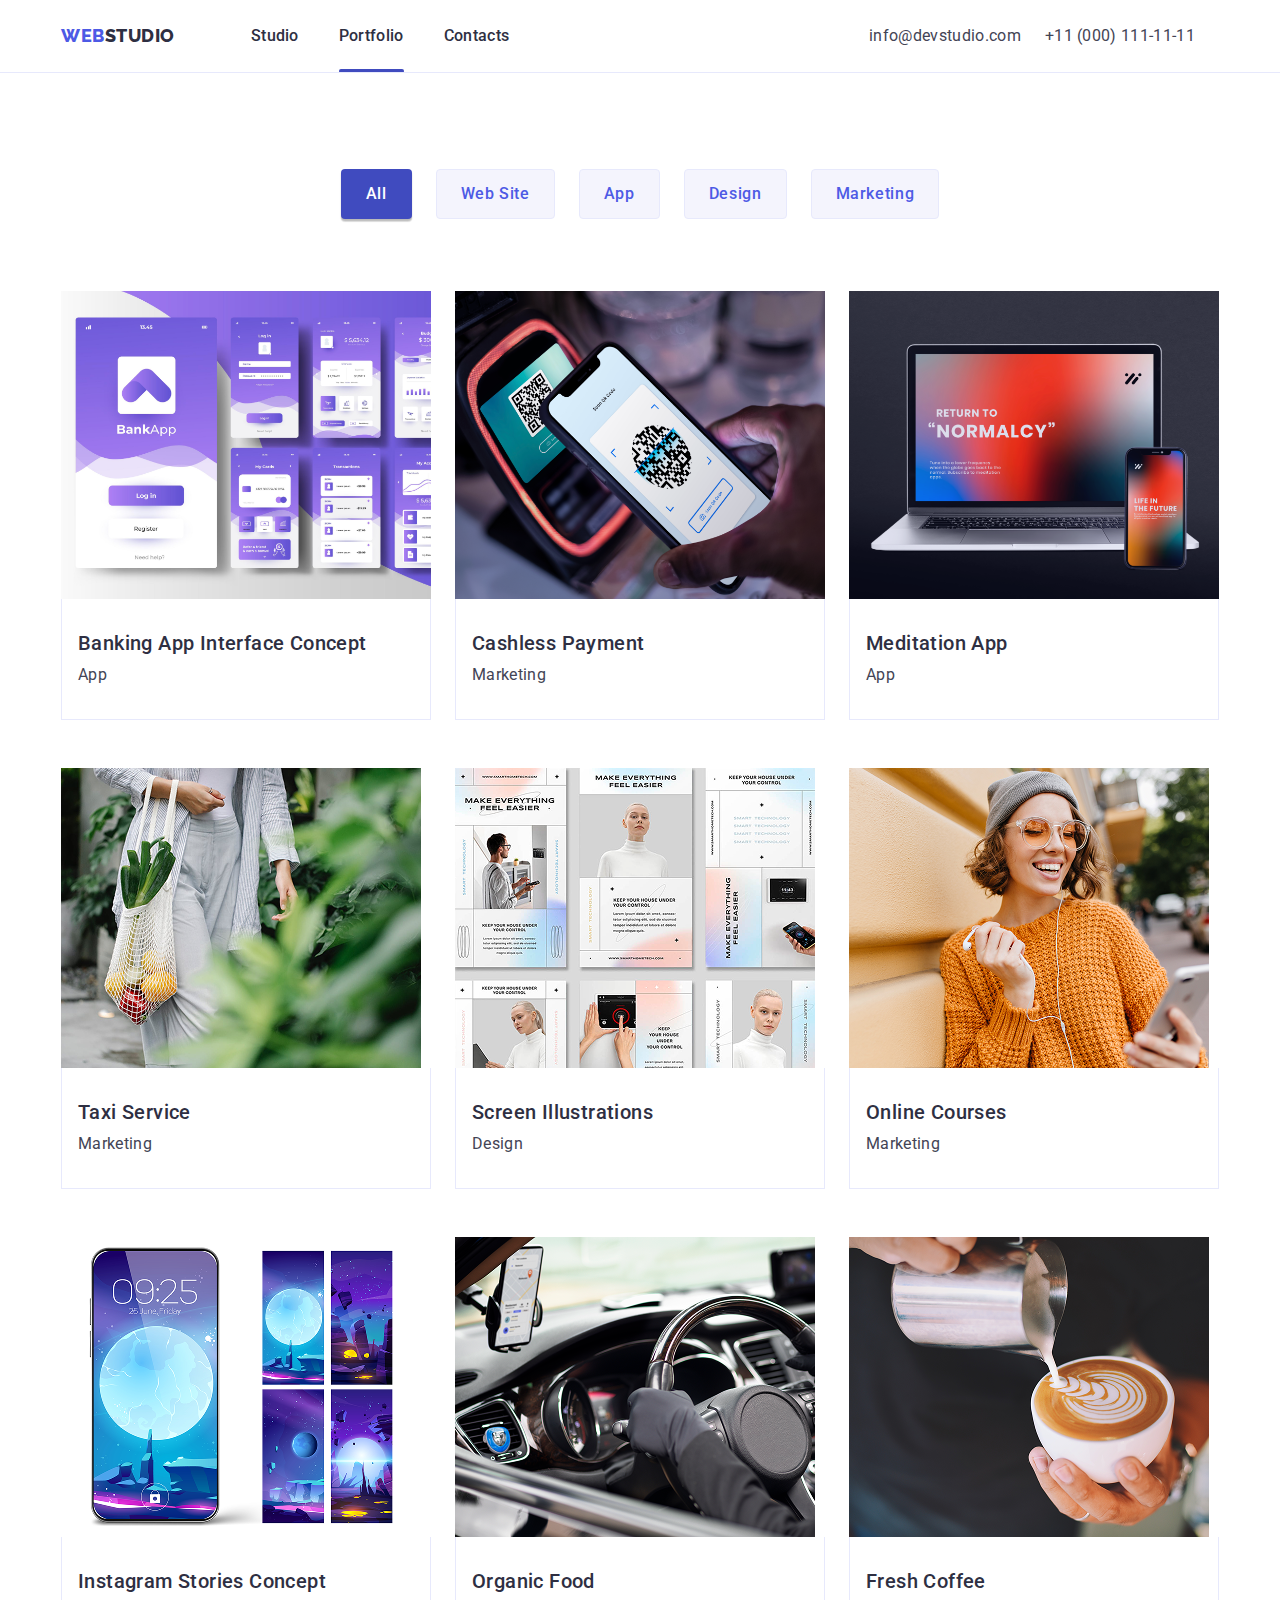
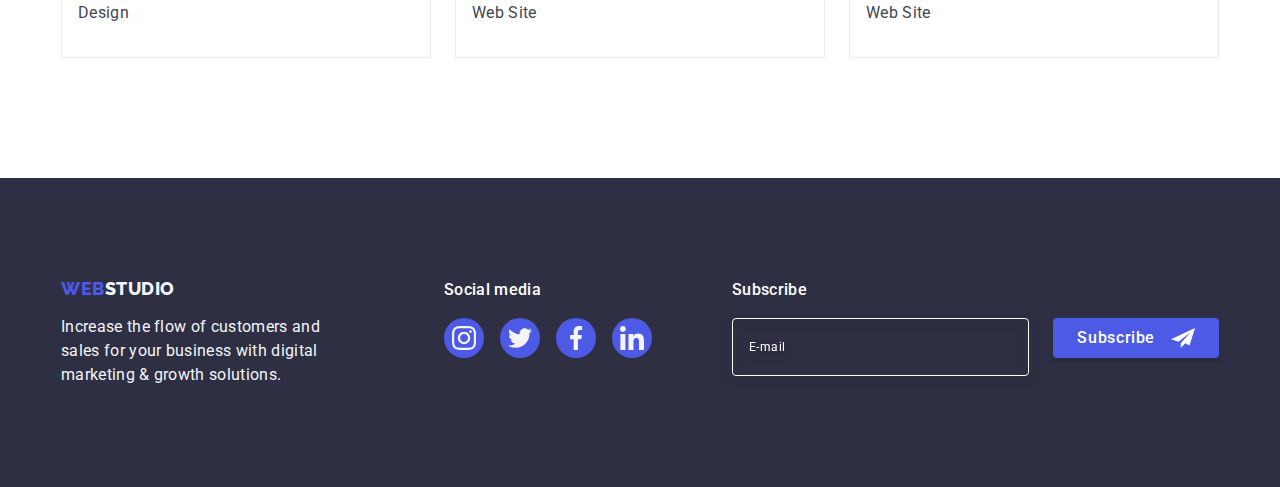
==== portfolio.html @ 150d2f7f "initial commit" ====
<!DOCTYPE html>
<html lang="en">
<head>
    <meta charset="UTF-8">
    <meta name="viewport" content="width=device-width, initial-scale=1.0">
    <title>WEBSTUDIO - Portfolio</title>
    <link rel="stylesheet" href="css/normalize.css">
    <link rel="stylesheet" href="css/styles.css">
    <link href="https://fonts.googleapis.com/css2?family=Raleway:wght@800&family=Roboto:wght@400;500;700;900&display=swap" rel="stylesheet">
</head>
<body>
    <header class="header">
        <div class="container">
            <div class="header__inner">
                <a href="index.html" class="logo">
                    <span class="logo__web">WEB</span>STUDIO
                </a>
                <nav class="nav">
                    <ul class="nav__list">
                        <li class="nav__item"><a href="index.html" class="nav__link">Studio</a></li>
                        <li class="nav__item"><a href="portfolio.html" class="nav__link nav__link--active">Portfolio</a></li>
                        <li class="nav__item"><a href="#" class="nav__link">Contacts</a></li>
                    </ul>
                </nav>
                <div class="contacts">
                    <a href="mailto:info@devstudio.com" class="contacts__link">info@devstudio.com</a>
                    <a href="tel:+11000111111" class="contacts__link">+11 (000) 111-11-11</a>
                </div>
            </div>
        </div>
    </header>

    <main>
        <section class="portfolio">
            <div class="container">
                <h1 class="visually-hidden">Portfolio Projects</h1>
                
                <ul class="filter">
                    <li class="filter__item">
                        <button type="button" class="filter__button filter__button--active">All</button>
                    </li>
                    <li class="filter__item">
                        <button type="button" class="filter__button">Web Site</button>
                    </li>
                    <li class="filter__item">
                        <button type="button" class="filter__button">App</button>
                    </li>
                    <li class="filter__item">
                        <button type="button" class="filter__button">Design</button>
                    </li>
                    <li class="filter__item">
                        <button type="button" class="filter__button">Marketing</button>
                    </li>
                </ul>

                <ul class="projects">
                    <li class="projects__item">
                        <a href="#" class="projects__link">
                            <div class="projects__thumb">
                                <img src="img/projects/project-1.png" alt="Banking App Interface Concept" class="projects__image">
                                <div class="projects__overlay">
                                    <p class="projects__description">14 Stylish and User-Friendly App Design Concepts · Task Manager App · Calorie Tracker App · Exotic Fruit Ecommerce App · Cloud Storage App</p>
                                </div>
                            </div>
                            <div class="projects__content">
                                <h2 class="projects__title">Banking App Interface Concept</h2>
                                <p class="projects__category">App</p>
                            </div>
                        </a>
                    </li>
                    <li class="projects__item">
                        <a href="#" class="projects__link">
                            <div class="projects__thumb">
                                <img src="img/projects/project-2.png" alt="Cashless Payment" class="projects__image">
                                <div class="projects__overlay">
                                    <p class="projects__description">14 Stylish and User-Friendly App Design Concepts · Task Manager App · Calorie Tracker App · Exotic Fruit Ecommerce App · Cloud Storage App</p>
                                </div>
                            </div>
                            <div class="projects__content">
                                <h2 class="projects__title">Cashless Payment</h2>
                                <p class="projects__category">Marketing</p>
                            </div>
                        </a>
                    </li>
                    <li class="projects__item">
                        <a href="#" class="projects__link">
                            <div class="projects__thumb">
                                <img src="img/projects/project-3.png" alt="Meditation App" class="projects__image">
                                <div class="projects__overlay">
                                    <p class="projects__description">14 Stylish and User-Friendly App Design Concepts · Task Manager App · Calorie Tracker App · Exotic Fruit Ecommerce App · Cloud Storage App</p>
                                </div>
                            </div>
                            <div class="projects__content">
                                <h2 class="projects__title">Meditation App</h2>
                                <p class="projects__category">App</p>
                            </div>
                        </a>
                    </li>
                    <li class="projects__item">
                        <a href="#" class="projects__link">
                            <div class="projects__thumb">
                                <img src="img/projects/project-4.png" alt="Taxi Service" class="projects__image">
                                <div class="projects__overlay">
                                    <p class="projects__description">14 Stylish and User-Friendly App Design Concepts · Task Manager App · Calorie Tracker App · Exotic Fruit Ecommerce App · Cloud Storage App</p>
                                </div>
                            </div>
                            <div class="projects__content">
                                <h2 class="projects__title">Taxi Service</h2>
                                <p class="projects__category">Marketing</p>
                            </div>
                        </a>
                    </li>
                    <li class="projects__item">
                        <a href="#" class="projects__link">
                            <div class="projects__thumb">
                                <img src="img/projects/project-5.png" alt="Screen Illustrations" class="projects__image">
                                <div class="projects__overlay">
                                    <p class="projects__description">14 Stylish and User-Friendly App Design Concepts · Task Manager App · Calorie Tracker App · Exotic Fruit Ecommerce App · Cloud Storage App</p>
                                </div>
                            </div>
                            <div class="projects__content">
                                <h2 class="projects__title">Screen Illustrations</h2>
                                <p class="projects__category">Design</p>
                            </div>
                        </a>
                    </li>
                    <li class="projects__item">
                        <a href="#" class="projects__link">
                            <div class="projects__thumb">
                                <img src="img/projects/project-6.png" alt="Online Courses" class="projects__image">
                                <div class="projects__overlay">
                                    <p class="projects__description">14 Stylish and User-Friendly App Design Concepts · Task Manager App · Calorie Tracker App · Exotic Fruit Ecommerce App · Cloud Storage App</p>
                                </div>
                            </div>
                            <div class="projects__content">
                                <h2 class="projects__title">Online Courses</h2>
                                <p class="projects__category">Marketing</p>
                            </div>
                        </a>
                    </li>
                    <li class="projects__item">
                        <a href="#" class="projects__link">
                            <div class="projects__thumb">
                                <img src="img/projects/project-7.png" alt="Instagram Stories Concept" class="projects__image">
                                <div class="projects__overlay">
                                    <p class="projects__description">14 Stylish and User-Friendly App Design Concepts · Task Manager App · Calorie Tracker App · Exotic Fruit Ecommerce App · Cloud Storage App</p>
                                </div>
                            </div>
                            <div class="projects__content">
                                <h2 class="projects__title">Instagram Stories Concept</h2>
                                <p class="projects__category">Design</p>
                            </div>
                        </a>
                    </li>
                    <li class="projects__item">
                        <a href="#" class="projects__link">
                            <div class="projects__thumb">
                                <img src="img/projects/project-8.png" alt="Organic Food" class="projects__image">
                                <div class="projects__overlay">
                                    <p class="projects__description">14 Stylish and User-Friendly App Design Concepts · Task Manager App · Calorie Tracker App · Exotic Fruit Ecommerce App · Cloud Storage App</p>
                                </div>
                            </div>
                            <div class="projects__content">
                                <h2 class="projects__title">Organic Food</h2>
                                <p class="projects__category">Web Site</p>
                            </div>
                        </a>
                    </li>
                    <li class="projects__item">
                        <a href="#" class="projects__link">
                            <div class="projects__thumb">
                                <img src="img/projects/project-9.png" alt="Fresh Coffee" class="projects__image">
                                <div class="projects__overlay">
                                    <p class="projects__description">14 Stylish and User-Friendly App Design Concepts · Task Manager App · Calorie Tracker App · Exotic Fruit Ecommerce App · Cloud Storage App</p>
                                </div>
                            </div>
                            <div class="projects__content">
                                <h2 class="projects__title">Fresh Coffee</h2>
                                <p class="projects__category">Web Site</p>
                            </div>
                        </a>
                    </li>
                </ul>
            </div>
        </section>
    </main>

    <footer class="footer">
        <div class="container footer__container">
            <div class="footer__info">
                <a href="index.html" class="logo footer__logo">
                    <span class="logo__web">WEB</span><span class="logo__studio--white">STUDIO</span>
                </a>
                <p class="footer__text">Increase the flow of customers and sales for your business with digital marketing & growth solutions.</p>
            </div>
            
            <div class="footer__social">
                <h3 class="footer__title">Social media</h3>
                <ul class="social footer__social-list">
                    <li class="social__item">
                        <a href="#" class="social__link social__link--footer">
                            <img src="img/icons/instagram.svg" alt="Instagram" width="24" height="24" class="social__icon">
                        </a>
                    </li>
                    <li class="social__item">
                        <a href="#" class="social__link social__link--footer">
                            <img src="img/icons/twitter.svg" alt="Twitter" width="24" height="24" class="social__icon">
                        </a>
                    </li>
                    <li class="social__item">
                        <a href="#" class="social__link social__link--footer">
                            <img src="img/icons/facebook.svg" alt="Facebook" width="24" height="24" class="social__icon">
                        </a>
                    </li>
                    <li class="social__item">
                        <a href="#" class="social__link social__link--footer">
                            <img src="img/icons/linkedin.svg" alt="LinkedIn" width="24" height="24" class="social__icon">
                        </a>
                    </li>
                </ul>
            </div>
            
            <div class="footer__subscribe">
                <h3 class="footer__title">Subscribe</h3>
                <form class="subscribe-form">
                    <input type="email" class="subscribe-form__input" placeholder="E-mail" required>
                    <button type="submit" class="button subscribe-form__button">
                        Subscribe
                        <img src="img/icons/send.svg" alt="Send" width="24" height="24" class="subscribe-form__icon">
                    </button>
                </form>
            </div>
        </div>
    </footer>

    <script src="js/portfolio.js"></script>
    
    <div class="backdrop is-hidden" id="contactModal">
        <div class="modal">
            <button type="button" class="modal__close-btn" data-modal-close>
                <svg class="modal__close-icon" width="8" height="8" viewBox="0 0 8 8" fill="none" xmlns="http://www.w3.org/2000/svg">
                    <path d="M8 0.8L7.2 0L4 3.2L0.8 0L0 0.8L3.2 4L0 7.2L0.8 8L4 4.8L7.2 8L8 7.2L4.8 4L8 0.8Z" fill="currentColor"/>
                </svg>
            </button>
            <form class="contact-form">
                <h2 class="contact-form__title">Leave your contacts and we will call you back</h2>
                
                <div class="contact-form__field">
                    <label for="user-name" class="contact-form__label">Name</label>
                    <div class="contact-form__input-wrapper">
                        <input type="text" id="user-name" name="user-name" class="contact-form__input" required>
                        <svg class="contact-form__icon" width="12" height="12" viewBox="0 0 12 12" fill="none" xmlns="http://www.w3.org/2000/svg">
<path d="M6 6C7.6575 6 9 4.6575 9 3C9 1.3425 7.6575 0 6 0C4.3425 0 3 1.3425 3 3C3 4.6575 4.3425 6 6 6ZM6 7.5C3.9975 7.5 0 8.505 0 10.5V11.25C0 11.6625 0.3375 12 0.75 12H11.25C11.6625 12 12 11.6625 12 11.25V10.5C12 8.505 8.0025 7.5 6 7.5Z" fill="#2E2F42"/>
</svg>

                    </div>
                </div>

                <div class="contact-form__field">
                    <label for="user-phone" class="contact-form__label">Phone</label>
                    <div class="contact-form__input-wrapper">
                        <input type="tel" id="user-phone" name="user-phone" class="contact-form__input" required>
                        <svg class="contact-form__icon" width="13" height="13" viewBox="0 0 13 13" fill="none" xmlns="http://www.w3.org/2000/svg">
<path d="M11.7263 8.86511L9.88811 8.65525C9.44667 8.60459 9.01246 8.75656 8.70128 9.06775L7.36971 10.3993C5.3217 9.35722 3.64276 7.68551 2.60067 5.63025L3.93947 4.29144C4.25065 3.98025 4.40263 3.54605 4.35197 3.1046L4.1421 1.28092C4.05526 0.549999 3.44013 0 2.70198 0H1.45002C0.632259 0 -0.0479991 0.680262 0.00265842 1.49802C0.386208 7.67827 5.32894 12.6138 11.5019 12.9973C12.3197 13.048 12.9999 12.3677 12.9999 11.55V10.298C13.0072 9.56709 12.4572 8.95196 11.7263 8.86511Z" fill="#2E2F42"/>
</svg>

                    </div>
                </div>

                <div class="contact-form__field">
                    <label for="user-email" class="contact-form__label">Email</label>
                    <div class="contact-form__input-wrapper">
                        <input type="email" id="user-email" name="user-email" class="contact-form__input" required>
                        <svg class="contact-form__icon" width="16" height="12" viewBox="0 0 16 12" fill="none" xmlns="http://www.w3.org/2000/svg">
<path d="M14 0H2C1.175 0 0.5075 0.675 0.5075 1.5L0.5 10.5C0.5 11.325 1.175 12 2 12H14C14.825 12 15.5 11.325 15.5 10.5V1.5C15.5 0.675 14.825 0 14 0ZM13.7 3.1875L8.3975 6.5025C8.1575 6.6525 7.8425 6.6525 7.6025 6.5025L2.3 3.1875C2.1125 3.0675 2 2.865 2 2.6475C2 2.145 2.5475 1.845 2.975 2.1075L8 5.25L13.025 2.1075C13.4525 1.845 14 2.145 14 2.6475C14 2.865 13.8875 3.0675 13.7 3.1875Z" fill="#2E2F42"/>
</svg>

                    </div>
                </div>

                <div class="contact-form__field">
                    <label for="user-comment" class="contact-form__label">Comment</label>
                    <textarea id="user-comment" name="user-comment" placeholder="Text input" class="contact-form__textarea"></textarea>
                </div>

                <div class="contact-form__checkbox-field">
                    <input type="checkbox" id="privacy-policy" name="privacy-policy" class="contact-form__checkbox visually-hidden" required>
                    <label for="privacy-policy" class="contact-form__checkbox-label">
                        <span class="contact-form__checkbox-icon">
                            <svg width="10" height="8" viewBox="0 0 10 8" fill="none" xmlns="http://www.w3.org/2000/svg">
                                <path d="M8.44.44 3.6 5.29 1.56 3.25 0 4.82l3.6 3.6L10 2l-1.56-1.56Z" fill="#F4F4FD"/>
                            </svg>
                        </span>
                        I accept the terms and conditions of the <a href="#" class="contact-form__link">Privacy Policy</a>
                    </label>
                </div>

                <button type="submit" class="button contact-form__button">Send</button>
            </form>
        </div>
    </div>
    
    <script src="js/modal.js"></script>
</body>
</html>
---- css/styles.css ----
:root {
    --primary-brand: #4D5AE5;     /* IRIS - Primary Brand color */
    --pressed-state: #404BBF;     /* OCEAN - Pressed state */ 
    --dark: #2E2F42;              /* NAVY BLUE - Dark backgrounds, headings */
    --success: #31D0AA;           /* GREEN - Success messages */
    --text: #434455;              /* SLATE - Body text */
    --subtle-text: #8E8F99;       /* LIGHT SLATE - Helper text */
    --accent: #E7E9FC;            /* CORNFLOWER - Accent color */
    --light: #F4F4FD;             /* CLOUD - Light mode backgrounds */
    --modal-overlay: #2E2F4266;   /* NAVY BLUE MODAL - Modal overlay */
    --hero-background: #2E2F42;   /* GRAY - Hero background */
    --white: #FFFFFF;             /* WHITE - White background */
    --modal-background: #FCFCFC;  /* DAIRY - Modal background */
    --animation: 250ms cubic-bezier(0.4, 0, 0.2, 1);
}
html, body {
    overflow-x: hidden;
}
body {
    font-family: 'Roboto', sans-serif;
    color: var(--text);
    font-size: 16px;
    line-height: 24px;
    letter-spacing: 0.02em;
    background-color: var(--white);
    scrollbar-width: none;
    -ms-overflow-style: none;
    overflow-x: hidden;
}
::-webkit-scrollbar {
    display: none;
}
input:focus {
    outline: none;
}
h1, h2, h3, h4, h5, h6, p, ul {
    margin: 0;
    padding: 0;
}

img {
    display: block;
    max-width: 100%;
    height: auto;
}

.list {
    list-style: none;
}

.link {
    text-decoration: none;
    color: inherit;
}

.visually-hidden {
    position: absolute;
    width: 1px;
    height: 1px;
    margin: -1px;
    border: 0;
    padding: 0;
    white-space: nowrap;
    clip-path: inset(100%);
    clip: rect(0 0 0 0);
    overflow: hidden;
}
body.modal-open {
    overflow: hidden;
}

.container {
    max-width: 1158px;
    padding: 0 15px;
    margin: 0 auto;
    overflow: hidden;
}
/* Header Styles */
.header {
    border-bottom: 1px solid var(--accent);
}

.header__inner {
    display: flex;
    align-items: center;
    justify-content: space-between;
    height: 72px;
}

.logo {
    font-family: 'Raleway', sans-serif;
    font-weight: 800;
    font-size: 18px;
    line-height: 1.17;
    letter-spacing: 0.03em;
    text-transform: uppercase;
    color: var(--dark);
    text-decoration: none;
    margin-right: 76px;
}

.logo__web {
    color: var(--primary-brand);
}

.logo__studio--white {
    color: var(--light);
}

.nav {
    margin-right: auto;
}

.nav__list {
    display: flex;
    list-style: none;
}

.nav__item:not(:last-child) {
    margin-right: 40px;
}

.nav__link {
    position: relative;
    display: block;
    font-weight: 500;
    font-size: 16px;
    line-height: 1.5;
    letter-spacing: 0.02em;
    color: var(--dark);
    text-decoration: none;
    padding: 24px 0;
    transition: color var(--animation);
}

.nav__link--active::after {
    content: '';
    position: absolute;
    bottom: -1px;
    left: 0;
    width: 100%;
    height: 4px;
    background-color: var(--pressed-state);
    border-radius: 2px;
}

.nav__link:hover,
.nav__link:focus {
    color: var(--pressed-state);
}

.contacts {
    display: flex;
    margin-left: auto;
}

.contacts__link {
    display: flex;
    align-items: center;
    font-style: normal;
    font-size: 16px;
    line-height: 1.5;
    letter-spacing: 0.02em;
    color: var(--text);
    text-decoration: none;
    padding: 24px 0;
    transition: color var(--animation);
    margin-right: 24px;
}


.contacts__link:hover,
.contacts__link:focus {
    color: var(--pressed-state);
}

/* Hero Section */
.hero {
    background-color: var(--hero-background);
    text-align: center;
    padding: 188px 0;
    width: 100%;
    margin: 0 auto;
    background-image: linear-gradient(rgba(46, 47, 66, 0.7), rgba(46, 47, 66, 0.7)), url('../img/main-page-bg.png');
    background-repeat: no-repeat;
    background-position: center;
    background-size: cover;
}

.hero__title {
    font-weight: 700;
    font-size: 56px;
    line-height: 1.07;
    letter-spacing: 0.02em;
    color: var(--white);
    margin-bottom: 48px;
    max-width: 496px;
    margin-left: auto;
    margin-right: auto;
}

.button {
    font-family: inherit;
    font-weight: 500;
    font-size: 16px;
    line-height: 1.5;
    letter-spacing: 0.04em;
    color: var(--white);
    background-color: var(--primary-brand);
    cursor: pointer;
    box-shadow: 0px 4px 4px rgba(0, 0, 0, 0.15);
    border-radius: 4px;
    border: none;
    padding: 16px 32px;
    min-width: 169px;
    transition: background-color var(--animation);
}

.button:hover,
.button:focus {
    background-color: var(--pressed-state);
}

/* Features Section */
.features {
    padding: 120px 0;
}

.features__list {
    display: flex;
    list-style: none;
    gap: 24px;
}

.features__item {
    flex-basis: calc((100% - 72px) / 4);
}

.features__icon-box {
    display: flex;
    justify-content: center;
    align-items: center;
    height: 112px;
    background-color: var(--light);
    border-radius: 4px;
    margin-bottom: 8px;
}

.features__title {
    font-weight: 500;
    font-size: 20px;
    line-height: 1.2;
    letter-spacing: 0.02em;
    color: var(--dark);
    margin-bottom: 8px;
}

.features__description {
    font-size: 16px;
    line-height: 1.5;
    letter-spacing: 0.02em;
    color: var(--text);
}

/* What We Do Section */
.what-we-do {
    padding-bottom: 120px;
}

.section-title {
    font-weight: 700;
    font-size: 36px;
    line-height: 1.11;
    text-align: center;
    letter-spacing: 0.02em;
    text-transform: capitalize;
    color: var(--dark);
    margin-bottom: 72px;
}

.what-we-do__list {
    display: flex;
    list-style: none;
    gap: 24px;
}

.what-we-do__item {
    position: relative;
    flex-basis: calc((100% - 48px) / 3);
}

/* Team Section */
.team {
    background-color: var(--light);
    padding: 120px 0;
}

.team__list {
    display: flex;
    list-style: none;
    gap: 24px;
}

.team__item {
    /* flex-basis: calc((100% - 72px) / 4); */
    background-color: var(--white);
    box-shadow: 0px 1px 6px rgba(46, 47, 66, 0.08), 0px 1px 1px rgba(46, 47, 66, 0.16), 0px 2px 1px rgba(46, 47, 66, 0.08);
    border-radius: 0px 0px 4px 4px;
    overflow: hidden;
}

.team__content {
    padding: 32px 16px;
}

.team__name {
    font-weight: 500;
    font-size: 20px;
    line-height: 1.2;
    text-align: center;
    letter-spacing: 0.02em;
    color: var(--dark);
    margin-bottom: 8px;
}

.team__position {
    font-size: 16px;
    line-height: 1.5;
    text-align: center;
    letter-spacing: 0.02em;
    color: var(--text);
    margin-bottom: 8px;
}

/* Social Links */
.social {
    display: flex;
    justify-content: center;
    gap: 24px;
    list-style: none;
}

.social__link {
    display: flex;
    align-items: center;
    justify-content: center;
    width: 40px;
    height: 40px;
    border-radius: 50%;
    color: var(--light);
    background-color: var(--primary-brand);
    transition: background-color var(--animation);
}

.social__icon {
    fill: currentColor;
}

.social__link:hover,
.social__link:focus {
    background-color: var(--pressed-state);
}

.social__link--footer {
    background-color: var(--primary-brand);
}

.social__link--footer:hover,
.social__link--footer:focus {
    background-color: var(--success);
}

/* Customers Section */
.customers {
    padding: 120px 0;
}
.customers__item {
    margin-right: 24px;
}
.customers__list {
    display: flex;
    justify-content: center;
    list-style: none;
}

.customers__link {
    display: flex;
    justify-content: center;
    align-items: center;
    width: 104px;
    height: 56px;
    padding: 16px 32px;
    border: 2px solid var(--subtle-text);
    border-radius: 4px;
    color: var(--subtle-text);
    transition: color var(--animation), border-color var(--animation);
}
.customers__link:hover,
.customers__link:focus {
    color: var(--pressed-state);
    border-color: var(--pressed-state);
}

/* Portfolio Page Styles */
.portfolio {
    padding: 96px 0 120px;
}

.filter {
    display: flex;
    justify-content: center;
    margin-bottom: 72px;
    gap: 24px;
    list-style: none;
}

.filter__button {
    font-family: inherit;
    font-weight: 500;
    font-size: 16px;
    line-height: 1.5;
    letter-spacing: 0.04em;
    color: var(--primary-brand);
    background-color: var(--light);
    border: 1px solid var(--accent);
    border-radius: 4px;
    padding: 12px 24px;
    cursor: pointer;
    transition: color var(--animation), background-color var(--animation), box-shadow var(--animation), border-color var(--animation);
}

.filter__button--active {
    color: var(--white);
    background-color: var(--pressed-state);
    border-color: transparent;
    box-shadow: 0px 3px 1px rgba(0, 0, 0, 0.1), 0px 2px 1px rgba(0, 0, 0, 0.08), 0px 2px 2px rgba(0, 0, 0, 0.12);
}

.filter__button:hover,
.filter__button:focus {
    color: var(--white);
    background-color: var(--pressed-state);
    border-color: transparent;
    box-shadow: 0px 3px 1px rgba(0, 0, 0, 0.1), 0px 2px 1px rgba(0, 0, 0, 0.08), 0px 2px 2px rgba(0, 0, 0, 0.12);
}

.projects {
    display: flex;
    flex-wrap: wrap;
    gap: 48px 24px;
    list-style: none;
}

.projects__item {
    flex-basis: calc((100% - 48px) / 3);
}
.projects__link {
    display: block;
    text-decoration: none;
    color: inherit;
    transition: box-shadow var(--animation);
}

.projects__link:hover,
.projects__link:focus {
    box-shadow: 0px 1px 6px rgba(46, 47, 66, 0.08), 0px 1px 1px rgba(46, 47, 66, 0.16), 0px 2px 1px rgba(46, 47, 66, 0.08);
}

.projects__thumb {
    position: relative;
    overflow: hidden;
}

.projects__overlay {
    position: absolute;
    top: 0;
    left: 0;
    width: 100%;
    height: 100%;
    background-color: var(--primary-brand);
    transform: translateY(100%);
    transition: transform var(--animation);
    padding: 40px 32px;
    overflow-y: auto;
    box-sizing: border-box;
}
.projects__link:hover .projects__overlay,
.projects__link:focus .projects__overlay {
    transform: translateY(0);
}

.projects__description {
    font-size: 16px;
    line-height: 1.5;
    letter-spacing: 0.02em;
    color: var(--light);
    margin: 0;
}

.projects__content {
    padding: 32px 16px;
    border: 1px solid var(--accent);
    border-top: none;
}

.projects__title {
    font-weight: 500;
    font-size: 20px;
    line-height: 1.2;
    letter-spacing: 0.02em;
    color: var(--dark);
    margin-bottom: 8px;
}

.projects__category {
    font-size: 16px;
    line-height: 1.5;
    letter-spacing: 0.02em;
    color: var(--text);
}

/* Footer Styles */
.footer {
    background-color: var(--dark);
    padding: 100px 0;
}

.footer__container {
    display: flex;
    align-items: baseline;
}

.footer__info {
    margin-right: 120px;
}

.footer__logo {
    display: inline-block;
    margin-bottom: 16px;
}

.footer__text {
    max-width: 264px;
    font-size: 16px;
    line-height: 1.5;
    letter-spacing: 0.02em;
    color: var(--light);
}

.footer__title {
    font-weight: 500;
    font-size: 16px;
    line-height: 1.5;
    letter-spacing: 0.02em;
    color: var(--white);
    margin-bottom: 16px;
}

.footer__social {
    margin-right: 80px;
}

.footer__social-list {
    gap: 16px;
}

.footer__subscribe {
    margin-left: auto;
}

.subscribe-form {
    display: flex;
    gap: 24px;
}

.subscribe-form__input {
    width: 264px;
    height: 40px;
    background-color: transparent;
    border: 1px solid var(--white);
    border-radius: 4px;
    padding: 8px 16px;
    font-size: 12px;
    line-height: 1.5;
    letter-spacing: 0.04em;
    color: var(--white);
    filter: drop-shadow(0px 4px 4px rgba(0, 0, 0, 0.15));
}

.subscribe-form__input::placeholder {
    color: var(--white);
}

.subscribe-form__button {
    display: flex;
    align-items: center;
    justify-content: center;
    gap: 16px;
    min-width: 165px;
    height: 40px;
    padding: 8px 24px;
}

.subscribe-form__icon {
    fill: currentColor;
}

/* Modal Styles */
.backdrop {
    position: fixed;
    top: 0;
    left: 0;
    width: 100%;
    height: 100%;
    background-color: var(--modal-overlay);
    opacity: 1;
    transition: opacity var(--animation), visibility var(--animation);
    z-index: 100;
    overflow-y: auto;
}

.backdrop.is-hidden {
    opacity: 0;
    visibility: hidden;
    pointer-events: none;
}

.modal {
    position: absolute;
    top: 50%;
    left: 50%;
    transform: translate(-50%, -50%) scale(1);
    width: 408px;
    max-width: 95vw;
    min-height: 584px;
    background-color: var(--modal-background);
    box-shadow: 0px 1px 1px rgba(0, 0, 0, 0.14), 0px 1px 3px rgba(0, 0, 0, 0.12), 0px 2px 1px rgba(0, 0, 0, 0.2);
    border-radius: 4px;
    padding: 72px 24px 24px;
    transition: transform var(--animation);
    overflow: hidden;
}


.modal__close-btn {
    position: absolute;
    top: 24px;
    right: 24px;
    display: flex;
    justify-content: center;
    align-items: center;
    width: 24px;
    height: 24px;
    border-radius: 50%;
    background-color: var(--accent);
    border: 1px solid rgba(0, 0, 0, 0.1);
    cursor: pointer;
    padding: 0;
    transition: background-color var(--animation);
}

.modal__close-btn:hover,
.modal__close-btn:focus {
    background-color: var(--pressed-state);
    border: none;
}

.modal__close-icon {
    size: 18px;
    line-height: 1;
    color: var(--dark);
    transition: color var(--animation);
}

.modal__close-btn:hover .modal__close-icon,
.modal__close-btn:focus .modal__close-icon {
    color: var(--white);
}

.contact-form__title {
    font-weight: 500;
    font-size: 16px;
    line-height: 1.5;
    text-align: center;
    letter-spacing: 0.02em;
    color: var(--dark);
    margin-bottom: 16px;
}

.contact-form__field {
    margin-bottom: 8px;
}

.contact-form__field:nth-last-child(3) {
    margin-bottom: 16px;
}

.contact-form__label {
    display: block;
    font-size: 12px;
    line-height: 1.17;
    letter-spacing: 0.01em;
    color: var(--subtle-text);
    margin-bottom: 4px;
}

.contact-form__input-wrapper {
    position: relative;
}

.contact-form__input {
    width: 100%;
    height: 40px;
    border: 1px solid rgba(46, 47, 66, 0.4);
    border-radius: 4px;
    padding: 11px 38px;
    font-size: 12px;
    line-height: 1.17;
    letter-spacing: 0.04em;
    color: var(--dark);
    background-color: transparent;
    outline: none;
    transition: border-color var(--animation);
    box-sizing: border-box;
    caret-color: var(--primary-brand);
}

.contact-form__input:focus {
    border-color: var(--primary-brand);
}

.contact-form__icon {
    position: absolute;
    left: 16px;
    top: 50%;
    transform: translateY(-50%);
    fill: currentColor;
    color: var(--dark);
    transition: color var(--animation);
    pointer-events: none;
}

.contact-form__input:focus + .contact-form__icon path {
    fill: var(--primary-brand);
}

.contact-form__textarea {
    width: 100%;
    height: 120px;
    border: 1px solid rgba(46, 47, 66, 0.4);
    border-radius: 4px;
    padding: 8px 16px;
    font-size: 12px;
    line-height: 1.17;
    letter-spacing: 0.04em;
    color: rgba(46, 47, 66, 0.4);
    background-color: transparent;
    outline: none;
    resize: none;
    transition: border-color var(--animation);
    box-sizing: border-box;
    caret-color: var(--primary-brand);
}

.contact-form__textarea:focus {
    border-color: var(--primary-brand);
}

.contact-form__checkbox-field {
    margin-bottom: 24px;
}

.contact-form__checkbox-label {
    display: flex;
    align-items: center;
    font-size: 12px;
    line-height: 1.17;
    letter-spacing: 0.04em;
    color: var(--subtle-text);
    cursor: pointer;
    gap: 8px;
}

.contact-form__checkbox-icon {
    display: flex;
    align-items: center;
    justify-content: center;
    width: 16px;
    height: 16px;
    border: 1px solid rgba(46, 47, 66, 0.4);
    border-radius: 2px;
    transition: background-color var(--animation), border-color var(--animation);
}

.contact-form__checkbox:checked + .contact-form__checkbox-label .contact-form__checkbox-icon {
    background-color: var(--pressed-state);
    border-color: var(--pressed-state);
}

.contact-form__link {
    color: var(--primary-brand);
    text-decoration: underline;
}

.contact-form__button {
    display: block;
    margin: 0 auto;
    min-width: 169px;
    height: 56px;
    padding: 16px 32px;
    background-color: var(--primary-brand);
    box-shadow: 0px 4px 4px rgba(0, 0, 0, 0.15);
    border-radius: 4px;
    border: none;
    font-weight: 500;
    font-size: 16px;
    line-height: 1.5;
    letter-spacing: 0.04em;
    text-align: center;
    color: var(--white);
    cursor: pointer;
    transition: background-color var(--animation);
}
@media screen and (max-width: 428px){
    .nav, .contacts {
        display: none;
        margin: 0;
        padding: 0;
    }
    .footer__container {
        display: block;
    }
    .customers__list {
        display: flex;
        flex-wrap: wrap;
        justify-content: center;
        margin: 0;
    }
    .customers__item {
        margin-bottom: 72px;
        margin-right: 16px;
    }
    .customers {
        padding: 96px 0;
    }
    .what-we-do {
        display: none;
    }
    .features__list {
        display: block;
        text-align: center;
    }
    .features__icon-box {
        display: none;
    }
    .features__description {
        margin-bottom: 72px;
    }
    .features {
        padding: 96px 0;
    }
    .team {
        padding: 96px 0;
    }
    .team__list {
        display: block;
    }
    .team__item {
        margin-bottom: 72px;
    }
    .footer {
        padding: 96px 0;
        margin: 0;
    }
    .footer__info {
        margin-right: 0;
        text-align: center;
    }
    .footer__logo {
        margin-right: 0;
    }
    .footer__text {
        margin: 0 auto;
        margin-bottom: 72px;
    }
    .footer__social {
        text-align: center;
        margin-right: 0;
        margin-bottom: 72px;
    }
    .subscribe-form {
        display: block;
    }
    .subscribe-form__input {
        margin:0;
        width: 368px;
        display: block;
        margin-bottom: 16px;
    }
    .subscribe-form__button {
        margin: 0 auto;
        display: flex;
        align-items: center;
    }
    .footer__title {
        text-align: center;
    }
    .subscribe-form__icon {
        display: inline-block;
    }
    .filter {
        gap: 24px;
        flex-wrap: wrap;
        justify-content: flex-start;
    }
    .projects {
        display: block;
    }
    .projects__item {
        margin-bottom: 48px;
        width: 100%;
    }
    .portfolio {
        padding: 48px 0;
    }
  }
@media screen and (min-width: 768px) and (max-width: 1200px) {
    .contacts {
        display: block;
        margin: 0;
    }
    .contacts__link {
      padding: 0;
        margin: 0;
    }
    .features__icon-box {
        display: none;
    }
    .features__list {
        flex-wrap: wrap;
    }
   .features__description {
       font-weight: 500;
       line-height: 24px;
   }
    .features__title {
        font-weight: 700;
        line-height: 40px;
    }
    .features__item {
        max-width: 356px;
        flex-basis: 50%;
    }
    .features {
        padding: 96px 0;
    }
    .what-we-do {
        display: none;
    }
    .team__list {
        flex-wrap: wrap;
        justify-content: center;
    }
    .team__item {
        flex-basis: 50%;
        max-width: 264px;
    }
    .team {
        padding: 96px 0;
    }
    .customers {
        padding: 96px 0;
    }

    .customers__list {
        display: flex;
        flex-wrap: wrap;
        justify-content: center;
        margin: 0;
    }
    .customers__item:nth-last-child(1),
    .customers__item:nth-last-child(2),
    .customers__item:nth-last-child(3) {
        margin-bottom: 0;
    }
    .customers__item {
        margin-bottom: 72px;
        margin-right: 24px;
    }
    .footer__container {
        flex-wrap: wrap;
        padding: 0 108px;
    }
    .footer__info {
        margin-right: 24px;
        margin-bottom: 72px;
    }
    .footer__subscribe {
        display: block;
        margin-left: 0;
        margin-right: 108px;
    }
    .footer__text {
        width: 264px;
    }
    .footer__social {
        margin-right: 0;
    }
    .projects {
        flex-wrap: wrap;
    }
    .projects__item {
        flex-basis: 50%;
        max-width: 356px;
    }
}
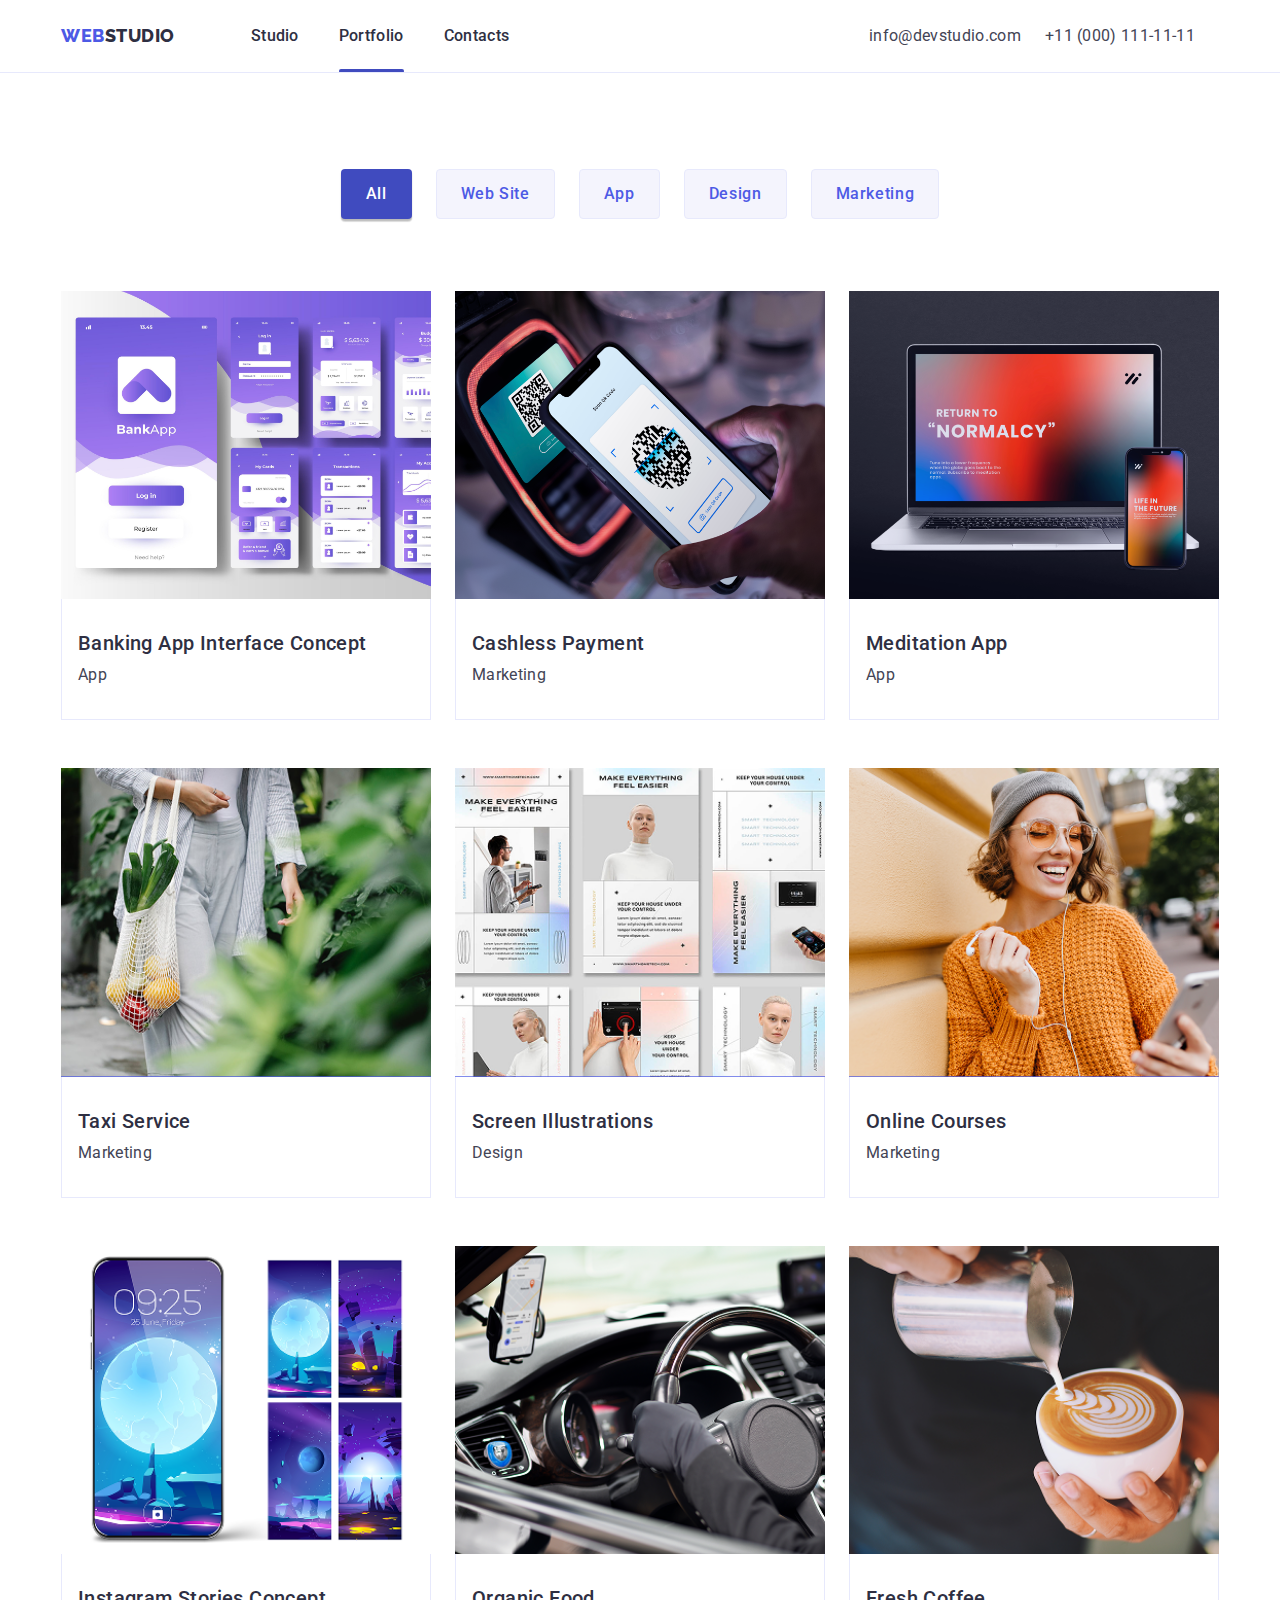
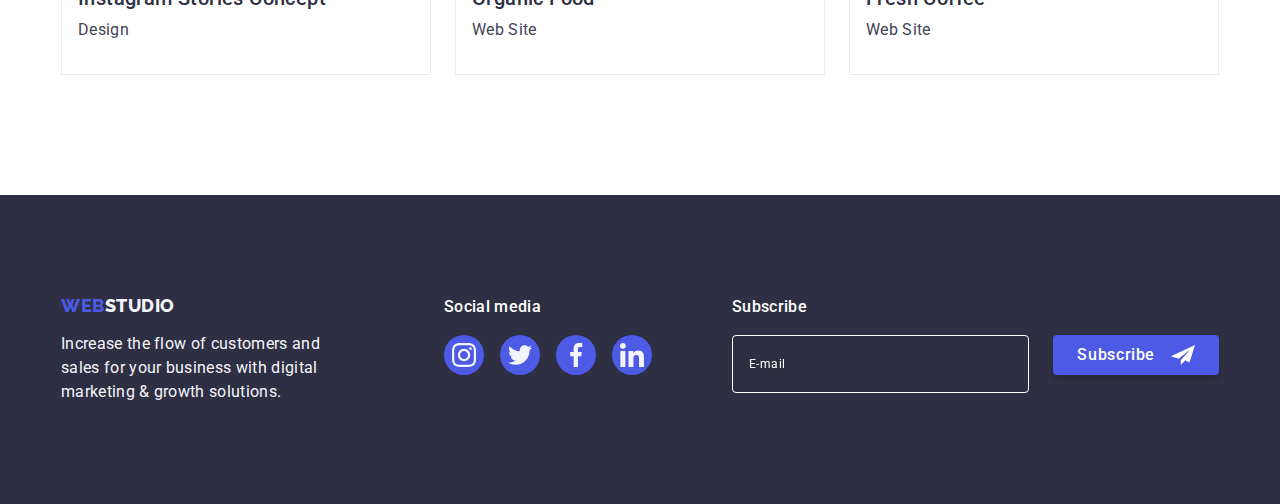
==== commit 6110272f: "add burger to mobile(max-width 526px)" ====
--- a/portfolio.html
+++ b/portfolio.html
@@ -16,6 +16,45 @@
                     <span class="logo__web">WEB</span>STUDIO
                 </a>
                 <nav class="nav">
+                    <div class="mobile">
+                        <button type="button" class="mobile__button" id="mobileButton">
+                            <img class="open-mobile" src="/img/mobile/charm_menu-hamburger.svg" alt="Меню">
+                            <img class="close-mobile" src="/img/icons/close-black.svg" alt="Закрыть">
+                        </button>                        
+                        <div class="mobile-menu" id="mobileMenu">
+                        <ul class="nav__list-mobile">
+                            <li class="nav__item-mobile"><a href="index.html" class="nav__link-mobile">Studio</a></li>
+                            <li class="nav__item-mobile"><a href="portfolio.html" class="nav__link-mobile nav__link--active-mobile">Portfolio</a></li>
+                            <li class="nav__item-mobile"><a href="#" class="nav__link-mobile">Contacts</a></li>
+                        </ul>
+                        <div class="contacts-mobile">
+                            <a href="tel:+11000111111" class="contacts__link-mobile blue">+11 (000) 111-11-11</a>
+                            <a href="mailto:info@devstudio.com" class="contacts__link-mobile">info@devstudio.com</a>
+                        </div>
+                        <ul class="social">
+                            <li class="social__item-mobile">
+                                <a href="#" class="social__link" aria-label="Instagram">
+                                    <img src="img/icons/instagram.svg" alt="Instagram" width="16" height="16" class="social__icon">
+                                </a>
+                            </li>
+                            <li class="social__item">
+                                <a href="#" class="social__link" aria-label="Twitter">
+                                    <img src="img/icons/twitter.svg" alt="Twitter" width="16" height="16" class="social__icon">
+                                </a>
+                            </li>
+                            <li class="social__item">
+                                <a href="#" class="social__link" aria-label="Facebook">
+                                    <img src="img/icons/facebook.svg" alt="Facebook" width="16" height="16" class="social__icon">
+                                </a>
+                            </li>
+                            <li class="social__item">
+                                <a href="#" class="social__link" aria-label="LinkedIn">
+                                    <img src="img/icons/linkedin.svg" alt="LinkedIn" width="16" height="16" class="social__icon">
+                                </a>
+                            </li>
+                        </ul>
+                    </div>
+                    </div>
                     <ul class="nav__list">
                         <li class="nav__item"><a href="index.html" class="nav__link">Studio</a></li>
                         <li class="nav__item"><a href="portfolio.html" class="nav__link nav__link--active">Portfolio</a></li>
@@ -301,5 +340,6 @@
     </div>
     
     <script src="js/modal.js"></script>
+    <script src="js/burger.js"></script>
 </body>
 </html> --- a/css/styles.css
+++ b/css/styles.css
@@ -503,7 +503,9 @@
     border: 1px solid var(--accent);
     border-top: none;
 }
-
+.projects__thumb img {
+    width: 100%;
+}
 .projects__title {
     font-weight: 500;
     font-size: 20px;
@@ -606,7 +608,6 @@
     fill: currentColor;
 }
 
-/* Modal Styles */
 .backdrop {
     position: fixed;
     top: 0;
@@ -822,11 +823,92 @@
     cursor: pointer;
     transition: background-color var(--animation);
 }
-@media screen and (max-width: 428px){
-    .nav, .contacts {
+@media screen and (max-width: 526px){
+    .nav__list, .contacts {
         display: none;
         margin: 0;
         padding: 0;
+    }
+    .mobile__button {
+        background-color: transparent;
+        border: 0;
+        display: flex;
+        position: absolute;
+        top: 24px;
+        right: 24px;
+    }
+    .close-mobile {
+        display: none;
+        border-radius: 50%;
+        border: 1px solid #E7E9FC;
+        padding: 8px;
+        z-index: 100;
+    }
+    .mobile-menu {
+        position: fixed;
+        top: 0;
+        left: 0;
+        width: 100%;
+        height: 100%;
+        background-color: white;
+        display: none;
+        z-index: 99;
+        padding: 80px 35px 40px 40px;
+    }
+    
+    .mobile-menu.is-open {
+        display: block;
+    }
+    .mobile__button.is-open .open-mobile {
+        display: none;
+    }
+    
+    .mobile__button.is-open .close-mobile {
+        display: block;
+    }
+    .nav__list-mobile {
+        display: block;
+    }   
+    .nav__link-mobile {
+        font-weight: 700;
+        font-family: Roboto;
+        font-size: 36px;
+        line-height: 40px;
+        text-decoration: none;
+        color: var(--dark);
+    }
+    .nav__item-mobile {
+        margin-bottom: 40px;
+    }
+    .nav__item-mobile:last-child {
+        margin-bottom: 284px;
+    }
+    .contacts__link-mobile {
+        display: block;
+        color: var(--text);
+        margin-bottom: 48px;
+    }
+    .contacts__link-mobile.blue {
+        color: var(--primary-brand);
+        font-weight: 700;
+        font-size: 36px;
+        line-height: 40px;
+        margin-bottom: 40px;
+    }
+    .nav__link--active-mobile {
+        color: var(--primary-brand);
+    }
+    .social-mobile {
+        display: flex;
+        gap: 56px;
+        justify-content: flex-start;
+    }
+    .nav__list-mobile, .contacts__link-mobile {
+        list-style: none;
+        text-decoration: none;
+    }
+    body {
+        position: relative;
     }
     .footer__container {
         display: block;
@@ -893,8 +975,7 @@
         display: block;
     }
     .subscribe-form__input {
-        margin:0;
-        width: 368px;
+        margin: 0 auto;
         display: block;
         margin-bottom: 16px;
     }
@@ -929,6 +1010,9 @@
     .contacts {
         display: block;
         margin: 0;
+    }
+    .mobile {
+        display: none;
     }
     .contacts__link {
       padding: 0;
@@ -1014,4 +1098,10 @@
         flex-basis: 50%;
         max-width: 356px;
     }
+}
+@media screen and (min-width:1200px) {
+    .mobile {
+        display: none;
+    }
+    
 }